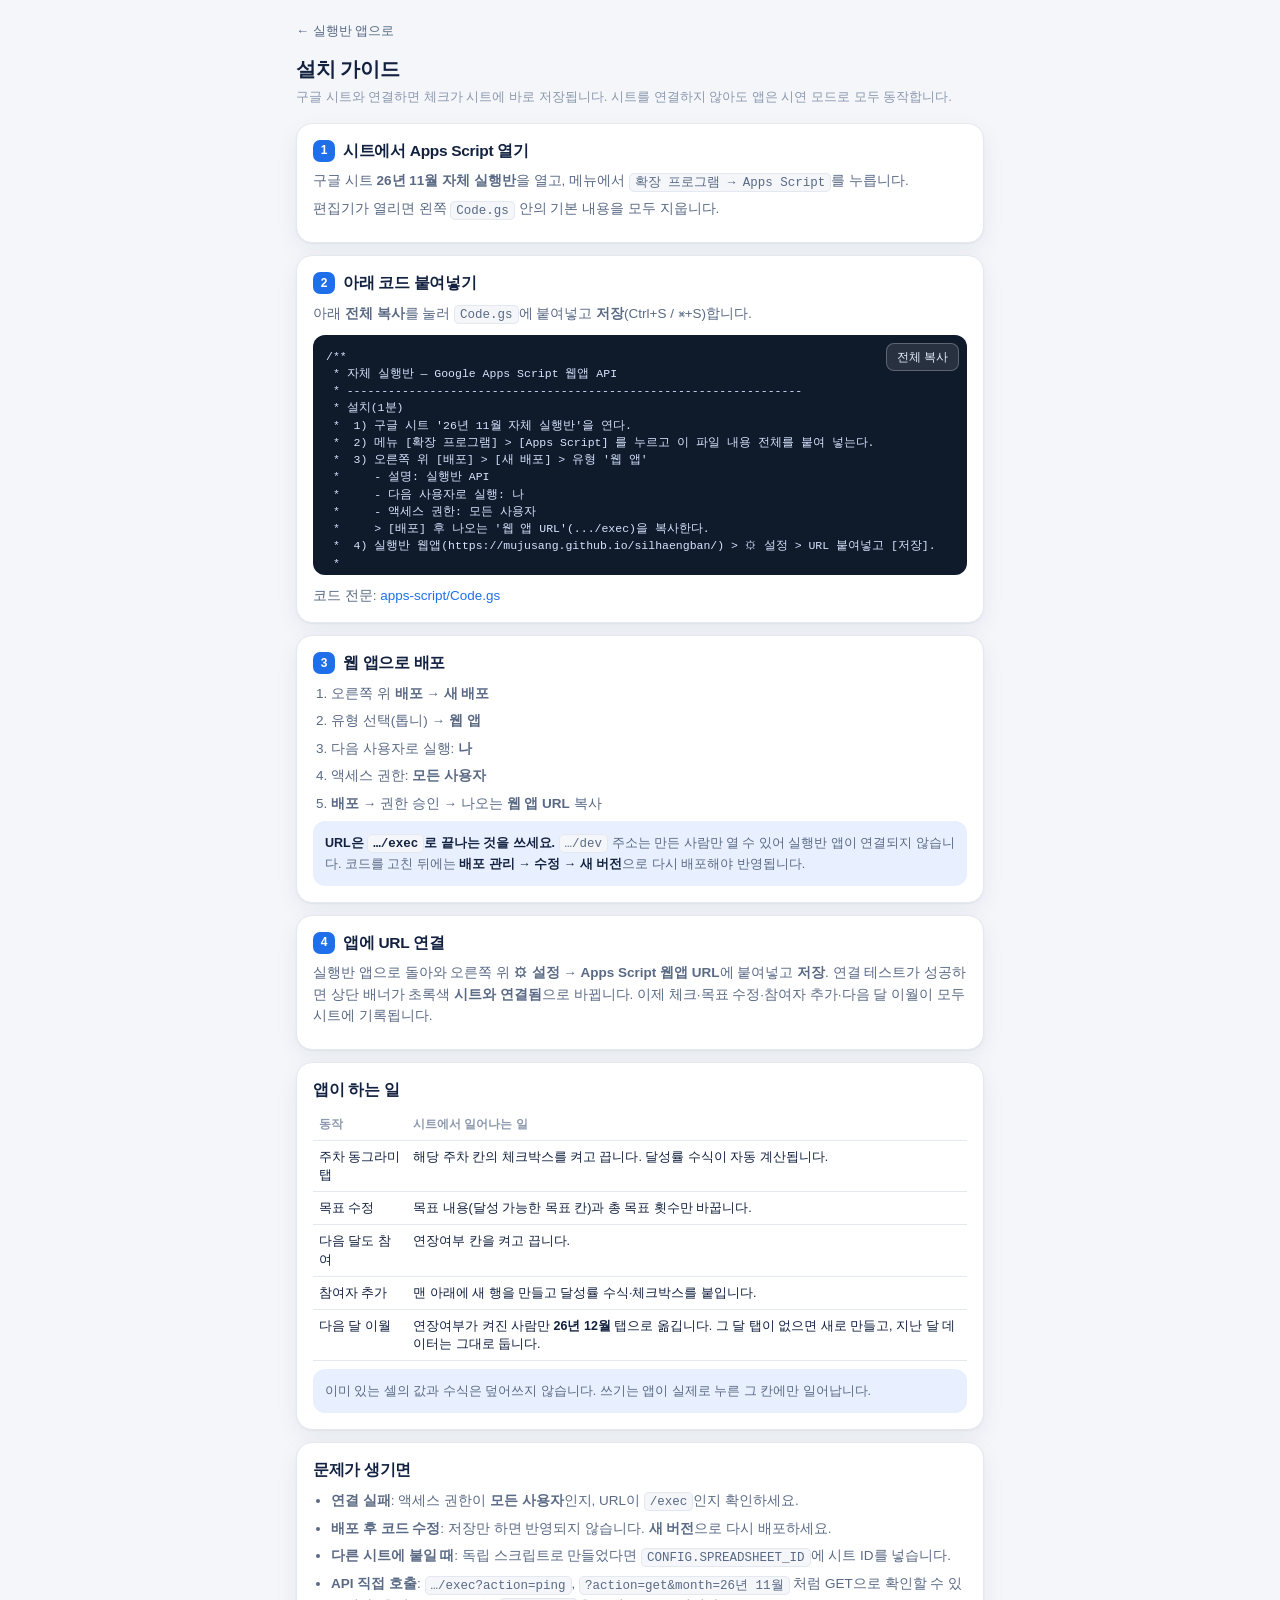
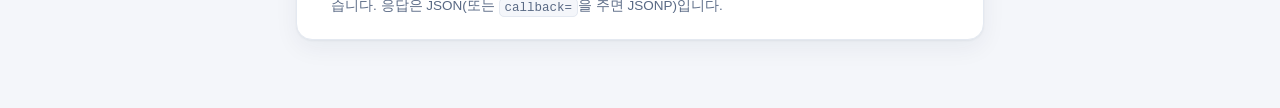
==== guide.html @ 79e4e996 "실행반 웹앱: 시트 연동 체크리스트 UI + Apps Script 백엔드" ====
<!DOCTYPE html>
<html lang="ko">
<head>
<meta charset="utf-8">
<meta name="viewport" content="width=device-width, initial-scale=1, viewport-fit=cover">
<meta name="theme-color" content="#12213f">
<title>자체 실행반 — 설치 가이드</title>
<link rel="stylesheet" href="assets/app.css">
<style>
  .wrap{max-width:720px;margin:0 auto;padding:18px 16px 60px}
  .step{background:var(--card);border:1px solid var(--line);border-radius:var(--radius);padding:16px;box-shadow:var(--shadow);margin-bottom:12px}
  .step h2{font-size:15.5px;margin-bottom:8px;display:flex;align-items:center;gap:8px}
  .step .no{width:22px;height:22px;border-radius:7px;background:var(--brand);color:#fff;font-size:12px;display:grid;place-items:center;flex:0 0 auto}
  .step p,.step li{font-size:13.5px;color:var(--ink-2);line-height:1.6;margin:6px 0}
  .step ol,.step ul{padding-left:18px;margin:6px 0}
  .step code{background:var(--bg);padding:1.5px 5px;border-radius:5px;font-size:12.5px;border:1px solid var(--line)}
  .codebox{position:relative;margin:10px 0}
  .codebox pre{
    background:#0f1a2b;color:#d6e4ff;border-radius:12px;padding:13px;overflow:auto;
    font-size:11.5px;line-height:1.5;max-height:240px;margin:0;
  }
  .copy{position:absolute;top:8px;right:8px;border:1px solid rgba(255,255,255,.25);background:rgba(255,255,255,.1);color:#e8f0ff;border-radius:8px;padding:5px 10px;font-size:11.5px}
  .note{background:var(--brand-soft);border-radius:12px;padding:12px;font-size:12.5px;color:var(--ink-2);line-height:1.6}
  .note b{color:var(--ink)}
  .back{display:inline-block;margin-bottom:14px;font-size:13px;color:var(--ink-2)}
  h1{font-size:20px;margin-bottom:4px}
  .sub{font-size:13px;color:var(--ink-3);margin:0 0 16px}
  table{width:100%;border-collapse:collapse;font-size:12.5px;margin:8px 0}
  th,td{border-bottom:1px solid var(--line);padding:7px 6px;text-align:left;vertical-align:top}
  th{color:var(--ink-3);font-weight:600;font-size:11.5px}
  td code{font-size:11.5px}
</style>
</head>
<body>
<div class="wrap">
  <a class="back" href="./">← 실행반 앱으로</a>
  <h1>설치 가이드</h1>
  <p class="sub">구글 시트와 연결하면 체크가 시트에 바로 저장됩니다. 시트를 연결하지 않아도 앱은 시연 모드로 모두 동작합니다.</p>

  <div class="step">
    <h2><span class="no">1</span>시트에서 Apps Script 열기</h2>
    <p>구글 시트 <b>26년 11월 자체 실행반</b>을 열고, 메뉴에서 <code>확장 프로그램 → Apps Script</code>를 누릅니다.</p>
    <p>편집기가 열리면 왼쪽 <code>Code.gs</code> 안의 기본 내용을 모두 지웁니다.</p>
  </div>

  <div class="step">
    <h2><span class="no">2</span>아래 코드 붙여넣기</h2>
    <p>아래 <b>전체 복사</b>를 눌러 <code>Code.gs</code>에 붙여넣고 <b>저장</b>(Ctrl+S / ⌘+S)합니다.</p>
    <div class="codebox">
      <button class="copy" id="copyBtn">전체 복사</button>
      <pre id="codePreview">불러오는 중…</pre>
    </div>
    <p class="sub" style="margin:0">코드 전문: <a href="apps-script/Code.gs" target="_blank" rel="noopener">apps-script/Code.gs</a></p>
  </div>

  <div class="step">
    <h2><span class="no">3</span>웹 앱으로 배포</h2>
    <ol>
      <li>오른쪽 위 <b>배포</b> → <b>새 배포</b></li>
      <li>유형 선택(톱니) → <b>웹 앱</b></li>
      <li>다음 사용자로 실행: <b>나</b></li>
      <li>액세스 권한: <b>모든 사용자</b></li>
      <li><b>배포</b> → 권한 승인 → 나오는 <b>웹 앱 URL</b> 복사</li>
    </ol>
    <div class="note">
      <b>URL은 <code>…/exec</code>로 끝나는 것을 쓰세요.</b> <code>…/dev</code> 주소는 만든 사람만 열 수 있어 실행반 앱이 연결되지 않습니다.
      코드를 고친 뒤에는 <b>배포 관리 → 수정 → 새 버전</b>으로 다시 배포해야 반영됩니다.
    </div>
  </div>

  <div class="step">
    <h2><span class="no">4</span>앱에 URL 연결</h2>
    <p>실행반 앱으로 돌아와 오른쪽 위 <b>⚙ 설정</b> → <b>Apps Script 웹앱 URL</b>에 붙여넣고 <b>저장</b>.
    연결 테스트가 성공하면 상단 배너가 초록색 <b>시트와 연결됨</b>으로 바뀝니다. 이제 체크·목표 수정·참여자 추가·다음 달 이월이 모두 시트에 기록됩니다.</p>
  </div>

  <div class="step">
    <h2>앱이 하는 일</h2>
    <table>
      <tr><th>동작</th><th>시트에서 일어나는 일</th></tr>
      <tr><td>주차 동그라미 탭</td><td>해당 주차 칸의 체크박스를 켜고 끕니다. 달성률 수식이 자동 계산됩니다.</td></tr>
      <tr><td>목표 수정</td><td>목표 내용(달성 가능한 목표 칸)과 총 목표 횟수만 바꿉니다.</td></tr>
      <tr><td>다음 달도 참여</td><td>연장여부 칸을 켜고 끕니다.</td></tr>
      <tr><td>참여자 추가</td><td>맨 아래에 새 행을 만들고 달성률 수식·체크박스를 붙입니다.</td></tr>
      <tr><td>다음 달 이월</td><td>연장여부가 켜진 사람만 <b>26년 12월</b> 탭으로 옮깁니다. 그 달 탭이 없으면 새로 만들고, 지난 달 데이터는 그대로 둡니다.</td></tr>
    </table>
    <div class="note">이미 있는 셀의 값과 수식은 덮어쓰지 않습니다. 쓰기는 앱이 실제로 누른 그 칸에만 일어납니다.</div>
  </div>

  <div class="step">
    <h2>문제가 생기면</h2>
    <ul>
      <li><b>연결 실패</b>: 액세스 권한이 <b>모든 사용자</b>인지, URL이 <code>/exec</code>인지 확인하세요.</li>
      <li><b>배포 후 코드 수정</b>: 저장만 하면 반영되지 않습니다. <b>새 버전</b>으로 다시 배포하세요.</li>
      <li><b>다른 시트에 붙일 때</b>: 독립 스크립트로 만들었다면 <code>CONFIG.SPREADSHEET_ID</code>에 시트 ID를 넣습니다.</li>
      <li><b>API 직접 호출</b>: <code>…/exec?action=ping</code>, <code>?action=get&amp;month=26년 11월</code> 처럼 GET으로 확인할 수 있습니다. 응답은 JSON(또는 <code>callback=</code>을 주면 JSONP)입니다.</li>
    </ul>
  </div>
</div>

<script>
  (function () {
    var btn = document.getElementById('copyBtn');
    var pre = document.getElementById('codePreview');
    fetch('apps-script/Code.gs').then(function (r) { return r.text(); }).then(function (t) {
      pre.textContent = t;
      btn.addEventListener('click', function () {
        var done = function () { btn.textContent = '복사됨 ✓'; setTimeout(function () { btn.textContent = '전체 복사'; }, 1800); };
        if (navigator.clipboard && navigator.clipboard.writeText) {
          navigator.clipboard.writeText(t).then(done, function () { fallback(); });
        } else fallback();
        function fallback() {
          var ta = document.createElement('textarea');
          ta.value = t; document.body.appendChild(ta); ta.select();
          try { document.execCommand('copy'); done(); } catch (e) { btn.textContent = '복사 실패'; }
          document.body.removeChild(ta);
        }
      });
    }).catch(function () { pre.textContent = '코드 파일을 불러오지 못했습니다. 위 링크에서 확인하세요.'; });
  })();
</script>
</body>
</html>
---- assets/app.css ----
/* 자체 실행반 — 모바일 우선 스타일 */
:root{
  --bg:#f4f6fa;
  --card:#ffffff;
  --ink:#12213f;
  --ink-2:#5a6a85;
  --ink-3:#8b98ad;
  --line:#e4e9f1;
  --brand:#1f6feb;
  --brand-soft:#e8f0ff;
  --ok:#12855b;
  --ok-soft:#e3f6ee;
  --warn:#b4530a;
  --warn-soft:#fdf0e2;
  --shadow:0 1px 2px rgba(18,33,63,.05), 0 8px 24px rgba(18,33,63,.06);
  --radius:16px;
  --tap:46px;
}
@media (prefers-color-scheme: dark){
  :root{
    --bg:#0d1420; --card:#151e2d; --ink:#eaf0fa; --ink-2:#a9b6cc; --ink-3:#7c8aa1;
    --line:#243146; --brand:#5b9bff; --brand-soft:#1b2b45; --ok:#3ecf94; --ok-soft:#16352a;
    --warn:#f0a55f; --warn-soft:#3a2a19;
    --shadow:0 1px 2px rgba(0,0,0,.4), 0 10px 28px rgba(0,0,0,.35);
  }
}
*{box-sizing:border-box;-webkit-tap-highlight-color:transparent}
html,body{margin:0;padding:0}
body{
  background:var(--bg); color:var(--ink);
  font-family:"Pretendard","Apple SD Gothic Neo","Malgun Gothic",-apple-system,BlinkMacSystemFont,"Segoe UI",Roboto,sans-serif;
  font-size:16px; line-height:1.45;
  -webkit-text-size-adjust:100%;
  padding-bottom:env(safe-area-inset-bottom);
}
.app{max-width:640px;margin:0 auto;padding:14px 14px 40px}
h1,h2{margin:0;font-weight:700;letter-spacing:-.02em}
button{font:inherit;color:inherit;cursor:pointer}
a{color:var(--brand);text-decoration:none}

/* 상단 */
.topbar{display:flex;align-items:center;justify-content:space-between;gap:10px;padding:6px 2px 12px}
.brand{display:flex;align-items:center;gap:10px;min-width:0}
.logo{
  width:38px;height:38px;border-radius:12px;flex:0 0 auto;
  background:linear-gradient(145deg,#2b7bff,#1449b8);color:#fff;
  display:grid;place-items:center;font-weight:800;font-size:18px;
  box-shadow:0 6px 14px rgba(31,111,235,.28);
}
.brand h1{font-size:19px}
.period{margin:1px 0 0;font-size:12.5px;color:var(--ink-3);white-space:nowrap;overflow:hidden;text-overflow:ellipsis}
.topbar-actions{display:flex;gap:6px}
.icon-btn{
  width:38px;height:38px;border-radius:12px;border:1px solid var(--line);
  background:var(--card);font-size:17px;display:grid;place-items:center;
}
.icon-btn:active{transform:scale(.96)}

/* 모드 배너 */
.banner{
  display:flex;align-items:center;gap:8px;
  background:var(--warn-soft);color:var(--warn);
  border:1px solid color-mix(in srgb, var(--warn) 22%, transparent);
  border-radius:12px;padding:9px 11px;font-size:13px;margin-bottom:10px;
}
.banner.live{background:var(--ok-soft);color:var(--ok);border-color:color-mix(in srgb, var(--ok) 24%, transparent)}
.banner .dot{width:8px;height:8px;border-radius:50%;background:currentColor;flex:0 0 auto}
.banner span{flex:1;min-width:0}
.banner-btn{
  border:1px solid currentColor;background:transparent;color:inherit;
  border-radius:9px;padding:5px 10px;font-size:12px;font-weight:600;
}

/* 월 칩 */
.month-strip{overflow-x:auto;margin:0 -14px 12px;padding:0 14px;scrollbar-width:none}
.month-strip::-webkit-scrollbar{display:none}
.chips{display:flex;gap:7px}
.chip{
  border:1px solid var(--line);background:var(--card);color:var(--ink-2);
  border-radius:999px;padding:8px 14px;font-size:13.5px;font-weight:600;white-space:nowrap;
}
.chip.on{background:var(--ink);border-color:var(--ink);color:#fff}
@media (prefers-color-scheme: dark){ .chip.on{background:var(--brand);border-color:var(--brand);color:#08121f} }

/* 카드 */
.card{background:var(--card);border:1px solid var(--line);border-radius:var(--radius);box-shadow:var(--shadow);padding:16px}
.card + .card{margin-top:12px}
.card-head{display:flex;align-items:baseline;justify-content:space-between;gap:8px;margin-bottom:12px}
.card-head h2{font-size:15px}
.hint{font-size:11.5px;color:var(--ink-3)}

/* 요약 */
.summary{display:flex;gap:16px;align-items:center}
.ring-wrap{position:relative;width:118px;height:118px;flex:0 0 auto}
.ring{width:118px;height:118px;transform:rotate(-90deg)}
.ring-bg{fill:none;stroke:var(--line);stroke-width:11}
.ring-fill{
  fill:none;stroke:var(--brand);stroke-width:11;stroke-linecap:round;
  stroke-dasharray:327;stroke-dashoffset:327;
  transition:stroke-dashoffset .6s cubic-bezier(.4,0,.2,1);
}
.ring-label{position:absolute;inset:0;display:grid;place-content:center;text-align:center}
.ring-label strong{font-size:26px;letter-spacing:-.03em;line-height:1.1}
.ring-label span{font-size:10.5px;color:var(--ink-3)}
.summary-stats{display:grid;grid-template-columns:1fr 1fr;gap:8px;flex:1;min-width:0}
.stat{background:var(--bg);border-radius:12px;padding:8px 10px}
.stat strong{display:block;font-size:17px;letter-spacing:-.02em}
.stat span{font-size:11px;color:var(--ink-3)}
.stat-wide{grid-column:1 / -1;display:flex;align-items:baseline;gap:6px}
.stat-wide strong{font-size:12px;color:var(--ink-2);font-weight:600}

/* 그래프 */
.chart{display:flex;flex-direction:column;gap:9px}
.bar-row{display:grid;grid-template-columns:66px 1fr 42px;gap:9px;align-items:center;background:none;border:0;padding:2px 0;text-align:left;width:100%}
.bar-name{font-size:13px;font-weight:600;overflow:hidden;text-overflow:ellipsis;white-space:nowrap}
.bar-track{height:9px;border-radius:6px;background:var(--line);overflow:hidden}
.bar-fill{height:100%;border-radius:6px;background:var(--brand);transition:width .5s cubic-bezier(.4,0,.2,1)}
.bar-fill.full{background:var(--ok)}
.bar-val{font-size:12px;color:var(--ink-2);text-align:right;font-variant-numeric:tabular-nums}

/* 목록 */
.list-head{display:flex;align-items:center;justify-content:space-between;padding:18px 2px 8px}
.list-head h2{font-size:15px}
.count{color:var(--ink-3);font-weight:500;font-size:13px}
.ghost-btn{
  border:1px solid var(--line);background:var(--card);color:var(--ink-2);
  border-radius:10px;padding:8px 12px;font-size:13px;font-weight:600;
}
.ghost-btn:active{transform:scale(.98)}
.ghost-btn.danger{color:#c0392b;border-color:color-mix(in srgb,#c0392b 30%,var(--line))}
.primary-btn{
  border:0;background:var(--brand);color:#fff;border-radius:12px;
  padding:13px 18px;font-size:15px;font-weight:700;width:100%;
  box-shadow:0 6px 16px rgba(31,111,235,.26);
}
.primary-btn.small{width:auto;padding:9px 16px;font-size:13.5px;box-shadow:none}
.primary-btn:active{transform:scale(.99)}

/* 참가자 카드 */
.member-list{display:flex;flex-direction:column;gap:10px}
.member{
  background:var(--card);border:1px solid var(--line);border-radius:var(--radius);
  padding:13px 14px;box-shadow:var(--shadow);scroll-margin-top:14px;
  transition:border-color .3s, box-shadow .3s;
}
.member.me{border-color:color-mix(in srgb,var(--brand) 55%,var(--line));box-shadow:0 0 0 3px var(--brand-soft)}
.member.flash{box-shadow:0 0 0 3px var(--brand-soft)}
.member-top{display:flex;align-items:center;gap:8px}
.member-name{font-size:16px;font-weight:700;letter-spacing:-.02em}
.badge{font-size:10.5px;font-weight:700;padding:2px 7px;border-radius:999px;background:var(--brand-soft);color:var(--brand)}
.badge.renew{background:var(--ok-soft);color:var(--ok)}
.member-rate{margin-left:auto;font-size:15px;font-weight:800;font-variant-numeric:tabular-nums;color:var(--ink-2)}
.member-rate.full{color:var(--ok)}
.goal-line{margin-top:5px;font-size:13px;color:var(--ink-2);display:flex;gap:6px;align-items:flex-start;flex-wrap:wrap}
.goal-line.empty{color:var(--ink-3);font-style:normal}
.goal-text{flex:1 1 120px;min-width:0}
.edit-btn{
  border:0;background:var(--bg);color:var(--ink-3);border-radius:8px;
  padding:3px 8px;font-size:11.5px;flex:0 0 auto;
}
.weeks{display:flex;gap:7px;margin-top:11px}
.week-btn{
  flex:1 1 0;min-height:var(--tap);border-radius:12px;border:1.5px solid var(--line);
  background:var(--bg);color:var(--ink-3);font-size:12px;font-weight:700;
  display:flex;flex-direction:column;align-items:center;justify-content:center;gap:2px;
  padding:6px 2px;
}
.week-btn .n{font-size:15px;font-weight:800;color:var(--ink-2)}
.week-btn .t{font-size:10px;font-weight:600}
.week-btn.on{background:var(--ok-soft);border-color:color-mix(in srgb,var(--ok) 45%,transparent);color:var(--ok)}
.week-btn.on .n{color:var(--ok)}
.week-btn.now{box-shadow:inset 0 0 0 1px color-mix(in srgb,var(--brand) 40%,transparent)}
.week-btn:active{transform:scale(.97)}
.renew-row{margin-top:11px;display:flex;align-items:center;gap:8px}
.renew-toggle{
  display:flex;align-items:center;gap:7px;border:1px solid var(--line);
  background:var(--bg);border-radius:10px;padding:8px 11px;font-size:12.5px;color:var(--ink-2);
  font-weight:600;
}
.renew-toggle .box{
  width:18px;height:18px;border-radius:6px;border:1.5px solid var(--line);
  background:var(--card);display:grid;place-items:center;font-size:12px;color:transparent;
}
.renew-toggle.on{border-color:color-mix(in srgb,var(--ok) 45%,transparent);background:var(--ok-soft);color:var(--ok)}
.renew-toggle.on .box{background:var(--ok);border-color:var(--ok);color:#fff}
.member-note{margin-left:auto;font-size:11px;color:var(--ink-3)}

/* 푸터 */
.footer-actions{margin-top:18px;display:flex;flex-direction:column;gap:10px;align-items:center}
.link-btn{font-size:13px;color:var(--ink-3);text-decoration:underline;padding:6px}
.foot-note{text-align:center;font-size:11px;color:var(--ink-3);margin-top:18px}

/* 바텀시트 */
.sheet-backdrop{
  position:fixed;inset:0;background:rgba(9,16,28,.45);z-index:40;
  display:flex;align-items:flex-end;justify-content:center;
  backdrop-filter:blur(2px);
}
.sheet{
  width:100%;max-width:640px;max-height:88vh;overflow-y:auto;
  background:var(--card);border-radius:22px 22px 0 0;padding:8px 18px calc(20px + env(safe-area-inset-bottom));
  animation:sheetUp .22s ease-out;
}
@keyframes sheetUp{from{transform:translateY(28px);opacity:.6}to{transform:translateY(0);opacity:1}}
.sheet-handle{width:38px;height:4px;border-radius:3px;background:var(--line);margin:6px auto 12px}
.sheet h2{font-size:17px;margin-bottom:14px}
.field{display:block;margin-bottom:14px}
.field span{display:block;font-size:12.5px;font-weight:700;color:var(--ink-2);margin-bottom:6px}
.field input{
  width:100%;border:1px solid var(--line);background:var(--bg);color:var(--ink);
  border-radius:11px;padding:12px 13px;font-size:15px;
}
.field input:focus{outline:2px solid color-mix(in srgb,var(--brand) 45%,transparent);outline-offset:1px}
.field small{display:block;margin-top:5px;font-size:11.5px;color:var(--ink-3)}
.row-actions{display:flex;gap:8px;align-items:center;flex-wrap:wrap;margin-bottom:8px}
.row-actions .primary-btn{margin-left:auto}
.test-result{font-size:12.5px;min-height:18px;margin:2px 0 14px;color:var(--ink-2)}
.test-result.ok{color:var(--ok)}
.test-result.err{color:#c0392b}
.settings-info{display:flex;flex-direction:column;gap:7px;background:var(--bg);border-radius:12px;padding:12px;margin:6px 0 14px}
.settings-info div{display:flex;justify-content:space-between;gap:10px;font-size:12.5px}
.settings-info span{color:var(--ink-3)}
.settings-info strong{font-weight:600;max-width:62%;text-align:right;overflow:hidden;text-overflow:ellipsis;white-space:nowrap}
.sheet-close{
  width:100%;border:1px solid var(--line);background:var(--bg);color:var(--ink-2);
  border-radius:12px;padding:12px;font-size:14px;font-weight:600;margin-top:6px;
}
.roll-summary{font-size:13.5px;color:var(--ink-2);margin:0 0 12px}
.roll-list{display:flex;flex-direction:column;gap:8px;margin-bottom:16px}
.roll-item{display:flex;align-items:center;gap:9px;background:var(--bg);border-radius:11px;padding:10px 12px;font-size:13.5px}
.roll-item .num{width:22px;height:22px;border-radius:7px;background:var(--card);display:grid;place-items:center;font-size:11px;color:var(--ink-3);font-weight:700}
.roll-item .g{margin-left:auto;font-size:11.5px;color:var(--ink-3);max-width:52%;text-align:right;overflow:hidden;text-overflow:ellipsis;white-space:nowrap}
.roll-empty{font-size:13px;color:var(--ink-3);padding:14px;text-align:center;background:var(--bg);border-radius:11px;margin-bottom:16px}
.tiny{font-size:11.5px;color:var(--ink-3);margin:10px 0 0}

/* 토스트 */
.toast{
  position:fixed;left:50%;bottom:calc(26px + env(safe-area-inset-bottom));transform:translateX(-50%);
  background:var(--ink);color:#fff;font-size:13px;padding:11px 16px;border-radius:12px;
  z-index:60;max-width:88vw;text-align:center;box-shadow:0 10px 24px rgba(0,0,0,.25);
}
.toast.err{background:#b32c1e}

@media (min-width:560px){
  .month-strip{margin:0 0 12px;padding:0}
  .summary-stats{grid-template-columns:1fr 1fr 1fr}
  .stat-wide{grid-column:auto;flex-direction:column;align-items:flex-start}
}
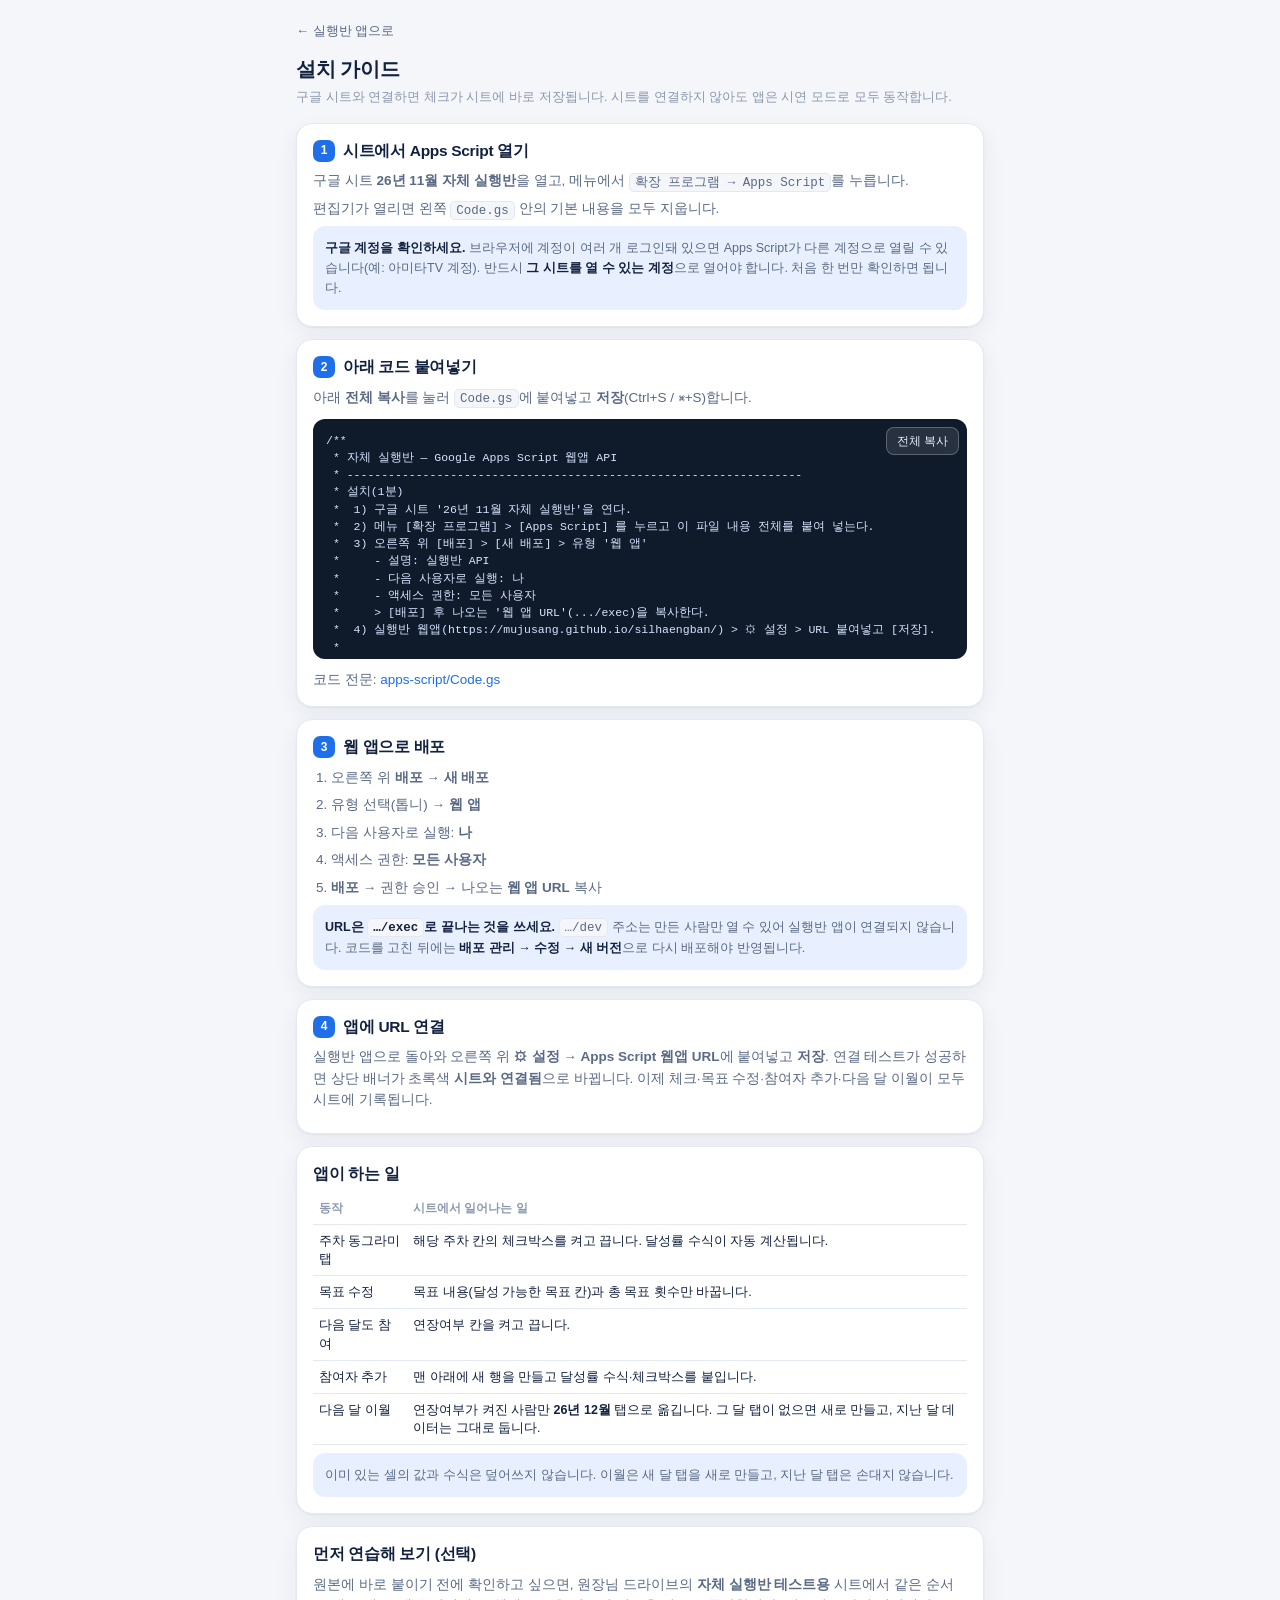
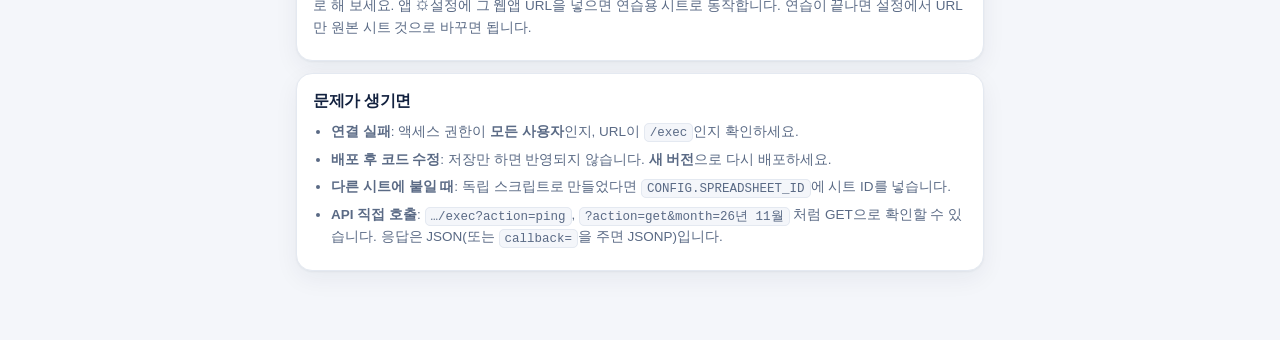
==== commit a0874c4a: "docs: 설치 가이드에 계정 확인·연습용 시트 안내 추가" ====
--- a/guide.html
+++ b/guide.html
@@ -5,7 +5,7 @@
 <meta name="viewport" content="width=device-width, initial-scale=1, viewport-fit=cover">
 <meta name="theme-color" content="#12213f">
 <title>자체 실행반 — 설치 가이드</title>
-<link rel="stylesheet" href="assets/app.css">
+<link rel="stylesheet" href="assets/app.css?v=20261119d">
 <style>
   .wrap{max-width:720px;margin:0 auto;padding:18px 16px 60px}
   .step{background:var(--card);border:1px solid var(--line);border-radius:var(--radius);padding:16px;box-shadow:var(--shadow);margin-bottom:12px}
@@ -41,6 +41,7 @@
     <h2><span class="no">1</span>시트에서 Apps Script 열기</h2>
     <p>구글 시트 <b>26년 11월 자체 실행반</b>을 열고, 메뉴에서 <code>확장 프로그램 → Apps Script</code>를 누릅니다.</p>
     <p>편집기가 열리면 왼쪽 <code>Code.gs</code> 안의 기본 내용을 모두 지웁니다.</p>
+    <div class="note"><b>구글 계정을 확인하세요.</b> 브라우저에 계정이 여러 개 로그인돼 있으면 Apps Script가 다른 계정으로 열릴 수 있습니다(예: 아미타TV 계정). 반드시 <b>그 시트를 열 수 있는 계정</b>으로 열어야 합니다. 처음 한 번만 확인하면 됩니다.</div>
   </div>
 
   <div class="step">
@@ -84,7 +85,12 @@
       <tr><td>참여자 추가</td><td>맨 아래에 새 행을 만들고 달성률 수식·체크박스를 붙입니다.</td></tr>
       <tr><td>다음 달 이월</td><td>연장여부가 켜진 사람만 <b>26년 12월</b> 탭으로 옮깁니다. 그 달 탭이 없으면 새로 만들고, 지난 달 데이터는 그대로 둡니다.</td></tr>
     </table>
-    <div class="note">이미 있는 셀의 값과 수식은 덮어쓰지 않습니다. 쓰기는 앱이 실제로 누른 그 칸에만 일어납니다.</div>
+    <div class="note">이미 있는 셀의 값과 수식은 덮어쓰지 않습니다. 이월은 새 달 탭을 새로 만들고, 지난 달 탭은 손대지 않습니다.</div>
+  </div>
+
+  <div class="step">
+    <h2>먼저 연습해 보기 (선택)</h2>
+    <p>원본에 바로 붙이기 전에 확인하고 싶으면, 원장님 드라이브의 <b>자체 실행반 테스트용</b> 시트에서 같은 순서로 해 보세요. 앱 ⚙설정에 그 웹앱 URL을 넣으면 연습용 시트로 동작합니다. 연습이 끝나면 설정에서 URL만 원본 시트 것으로 바꾸면 됩니다.</p>
   </div>
 
   <div class="step">
--- a/assets/app.css
+++ b/assets/app.css
@@ -106,15 +106,15 @@
 .stat{background:var(--bg);border-radius:12px;padding:8px 10px}
 .stat strong{display:block;font-size:17px;letter-spacing:-.02em}
 .stat span{font-size:11px;color:var(--ink-3)}
-.stat-wide{grid-column:1 / -1;display:flex;align-items:baseline;gap:6px}
+.stat-wide{grid-column:auto;display:block}
 .stat-wide strong{font-size:12px;color:var(--ink-2);font-weight:600}
 
 /* 그래프 */
 .chart{display:flex;flex-direction:column;gap:9px}
 .bar-row{display:grid;grid-template-columns:66px 1fr 42px;gap:9px;align-items:center;background:none;border:0;padding:2px 0;text-align:left;width:100%}
 .bar-name{font-size:13px;font-weight:600;overflow:hidden;text-overflow:ellipsis;white-space:nowrap}
-.bar-track{height:9px;border-radius:6px;background:var(--line);overflow:hidden}
-.bar-fill{height:100%;border-radius:6px;background:var(--brand);transition:width .5s cubic-bezier(.4,0,.2,1)}
+.bar-track{display:block;height:9px;border-radius:6px;background:var(--line);overflow:hidden}
+.bar-fill{display:block;height:100%;border-radius:6px;background:var(--brand);transition:width .5s cubic-bezier(.4,0,.2,1)}
 .bar-fill.full{background:var(--ok)}
 .bar-val{font-size:12px;color:var(--ink-2);text-align:right;font-variant-numeric:tabular-nums}
 
@@ -191,6 +191,7 @@
 .foot-note{text-align:center;font-size:11px;color:var(--ink-3);margin-top:18px}
 
 /* 바텀시트 */
+.sheet-backdrop[hidden]{display:none !important}
 .sheet-backdrop{
   position:fixed;inset:0;background:rgba(9,16,28,.45);z-index:40;
   display:flex;align-items:flex-end;justify-content:center;
@@ -234,6 +235,7 @@
 .tiny{font-size:11.5px;color:var(--ink-3);margin:10px 0 0}
 
 /* 토스트 */
+.toast[hidden]{display:none !important}
 .toast{
   position:fixed;left:50%;bottom:calc(26px + env(safe-area-inset-bottom));transform:translateX(-50%);
   background:var(--ink);color:#fff;font-size:13px;padding:11px 16px;border-radius:12px;
@@ -243,6 +245,6 @@
 
 @media (min-width:560px){
   .month-strip{margin:0 0 12px;padding:0}
-  .summary-stats{grid-template-columns:1fr 1fr 1fr}
-  .stat-wide{grid-column:auto;flex-direction:column;align-items:flex-start}
-}
+  .summary-stats{grid-template-columns:1fr 1fr}
+  .stat-wide{display:block}
+}
